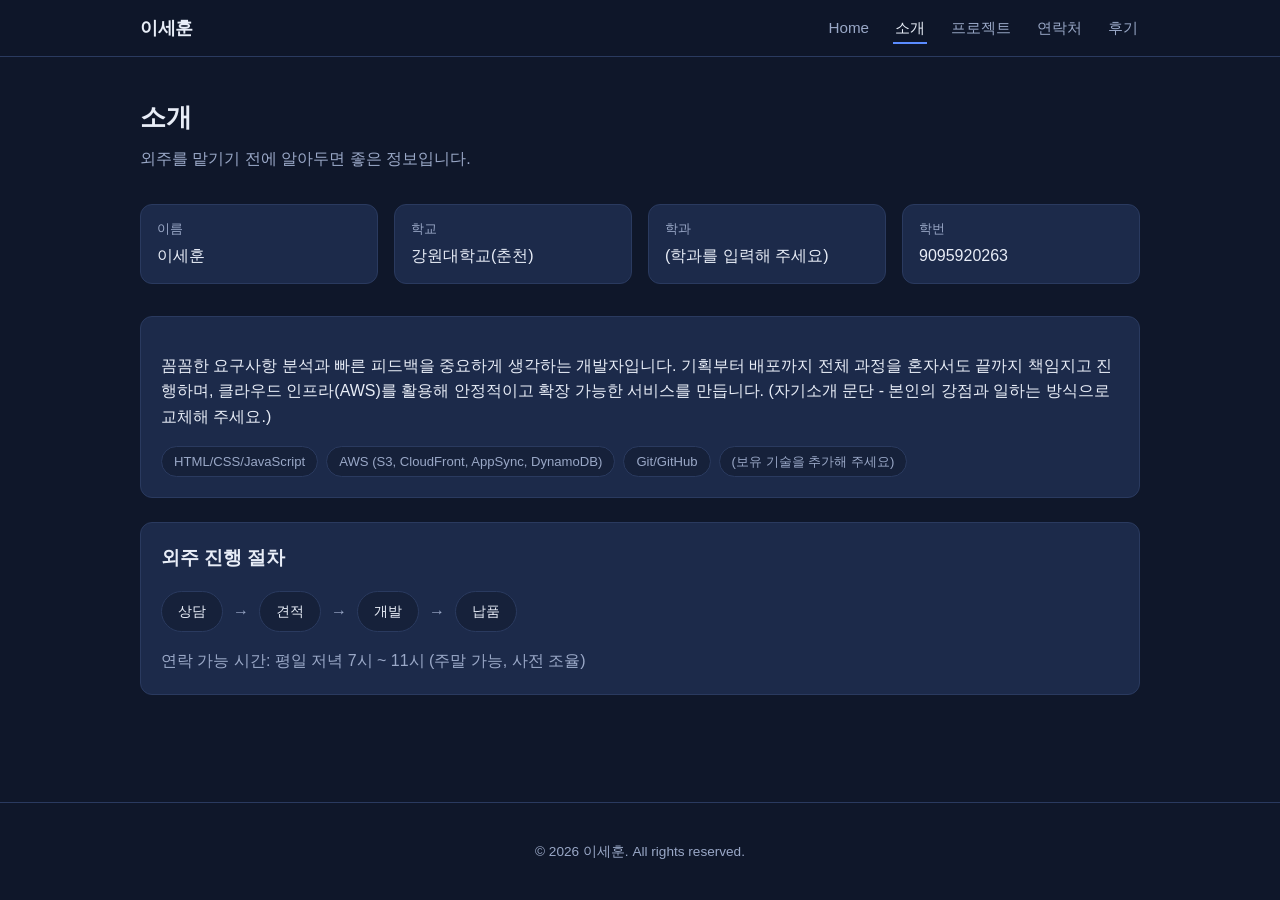
==== about.html @ 72b28b1b "Week 1: static self-introduction site (S01-S05) Implements the 5-page static frontend from the plan " ====
<!DOCTYPE html>
<html lang="ko">
<head>
  <meta charset="UTF-8" />
  <meta name="viewport" content="width=device-width, initial-scale=1.0" />
  <title>소개 | 이세훈</title>
  <link rel="stylesheet" href="css/style.css" />
</head>
<body data-page="about">
  <header class="site-header">
    <div class="nav-wrap">
      <a href="index.html" class="brand">이세훈</a>
      <button class="nav-toggle" aria-label="메뉴 열기">☰</button>
      <ul class="nav-links">
        <li><a href="index.html" data-page="home">Home</a></li>
        <li><a href="about.html" data-page="about">소개</a></li>
        <li><a href="projects.html" data-page="projects">프로젝트</a></li>
        <li><a href="contact.html" data-page="contact">연락처</a></li>
        <li><a href="reviews.html" data-page="reviews">후기</a></li>
      </ul>
    </div>
  </header>

  <main>
    <h1 class="section-title">소개</h1>
    <p class="section-subtitle">외주를 맡기기 전에 알아두면 좋은 정보입니다.</p>

    <div class="about-grid">
      <div class="about-meta">
        <div><span>이름</span>이세훈</div>
        <div><span>학교</span>강원대학교(춘천)</div>
        <div><span>학과</span>(학과를 입력해 주세요)</div>
        <div><span>학번</span>9095920263</div>
      </div>

      <div class="card">
        <p>
          꼼꼼한 요구사항 분석과 빠른 피드백을 중요하게 생각하는 개발자입니다.
          기획부터 배포까지 전체 과정을 혼자서도 끝까지 책임지고 진행하며,
          클라우드 인프라(AWS)를 활용해 안정적이고 확장 가능한 서비스를 만듭니다.
          (자기소개 문단 - 본인의 강점과 일하는 방식으로 교체해 주세요.)
        </p>
        <div class="tag-list">
          <span class="tag">HTML/CSS/JavaScript</span>
          <span class="tag">AWS (S3, CloudFront, AppSync, DynamoDB)</span>
          <span class="tag">Git/GitHub</span>
          <span class="tag">(보유 기술을 추가해 주세요)</span>
        </div>
      </div>

      <div class="card">
        <h3 style="margin-top:0;">외주 진행 절차</h3>
        <div class="process-steps">
          <span class="process-step">상담</span>
          <span class="process-arrow">→</span>
          <span class="process-step">견적</span>
          <span class="process-arrow">→</span>
          <span class="process-step">개발</span>
          <span class="process-arrow">→</span>
          <span class="process-step">납품</span>
        </div>
        <p class="section-subtitle" style="margin-bottom:0;">연락 가능 시간: 평일 저녁 7시 ~ 11시 (주말 가능, 사전 조율)</p>
      </div>
    </div>
  </main>

  <footer class="site-footer">
    <p>&copy; 2026 이세훈. All rights reserved.</p>
  </footer>

  <script src="js/main.js"></script>
</body>
</html>
---- css/style.css ----
:root {
  --bg: #0f172a;
  --bg-elevated: #16213a;
  --surface: #1c2a4a;
  --border: #2a3a5f;
  --text: #e8edf7;
  --text-muted: #9aa8c7;
  --accent: #5b8cff;
  --accent-strong: #7aa2ff;
  --success: #3ddc97;
  --danger: #ff6b6b;
  --radius: 12px;
  --max-width: 1040px;
  font-size: 16px;
}

* {
  box-sizing: border-box;
}

html, body {
  margin: 0;
  padding: 0;
}

body {
  background: var(--bg);
  color: var(--text);
  font-family: "Segoe UI", "Pretendard", "Noto Sans KR", -apple-system, sans-serif;
  line-height: 1.6;
  min-height: 100vh;
  display: flex;
  flex-direction: column;
}

a {
  color: var(--accent-strong);
  text-decoration: none;
}

a:hover {
  text-decoration: underline;
}

img {
  max-width: 100%;
  display: block;
}

/* Header / Nav */
.site-header {
  position: sticky;
  top: 0;
  z-index: 50;
  background: rgba(15, 23, 42, 0.92);
  backdrop-filter: blur(6px);
  border-bottom: 1px solid var(--border);
}

.nav-wrap {
  max-width: var(--max-width);
  margin: 0 auto;
  display: flex;
  align-items: center;
  justify-content: space-between;
  padding: 14px 20px;
}

.brand {
  font-weight: 700;
  font-size: 1.1rem;
  color: var(--text);
  letter-spacing: -0.02em;
}

.brand:hover {
  text-decoration: none;
}

.nav-links {
  display: flex;
  gap: 22px;
  list-style: none;
  margin: 0;
  padding: 0;
}

.nav-links a {
  color: var(--text-muted);
  font-weight: 500;
  font-size: 0.95rem;
  padding: 6px 2px;
  border-bottom: 2px solid transparent;
}

.nav-links a:hover,
.nav-links a.active {
  color: var(--text);
  text-decoration: none;
  border-bottom-color: var(--accent);
}

.nav-toggle {
  display: none;
  background: none;
  border: 1px solid var(--border);
  color: var(--text);
  border-radius: 8px;
  padding: 6px 10px;
  font-size: 1rem;
  cursor: pointer;
}

/* Main content */
main {
  flex: 1;
  width: 100%;
  max-width: var(--max-width);
  margin: 0 auto;
  padding: 40px 20px 60px;
}

.section-title {
  font-size: 1.6rem;
  font-weight: 700;
  margin: 0 0 8px;
}

.section-subtitle {
  color: var(--text-muted);
  margin: 0 0 32px;
}

/* Footer */
.site-footer {
  border-top: 1px solid var(--border);
  padding: 24px 20px;
  text-align: center;
  color: var(--text-muted);
  font-size: 0.85rem;
}

/* Hero (Home) */
.hero {
  display: flex;
  align-items: center;
  gap: 36px;
  padding: 48px 0 24px;
  flex-wrap: wrap;
}

.hero-photo {
  width: 160px;
  height: 160px;
  border-radius: 50%;
  object-fit: cover;
  border: 3px solid var(--accent);
  background: var(--surface);
  flex-shrink: 0;
}

.hero-text h1 {
  margin: 0 0 8px;
  font-size: 2rem;
}

.hero-tagline {
  font-size: 1.1rem;
  color: var(--text-muted);
  margin: 0 0 16px;
}

.hero-skills {
  margin: 0 0 24px;
  color: var(--text-muted);
}

.btn-row {
  display: flex;
  gap: 12px;
  flex-wrap: wrap;
}

.btn {
  display: inline-block;
  padding: 10px 20px;
  border-radius: 999px;
  font-weight: 600;
  font-size: 0.95rem;
  cursor: pointer;
  border: 1px solid transparent;
  transition: transform 0.15s ease, opacity 0.15s ease;
}

.btn:hover {
  text-decoration: none;
  opacity: 0.9;
}

.btn-primary {
  background: var(--accent);
  color: #0b1120;
}

.btn-secondary {
  background: transparent;
  border-color: var(--border);
  color: var(--text);
}

.btn:disabled {
  opacity: 0.5;
  cursor: not-allowed;
}

/* Cards / tags */
.card {
  background: var(--surface);
  border: 1px solid var(--border);
  border-radius: var(--radius);
  padding: 20px;
}

.tag-list {
  display: flex;
  gap: 8px;
  flex-wrap: wrap;
  margin: 10px 0 0;
}

.tag {
  background: var(--bg-elevated);
  border: 1px solid var(--border);
  border-radius: 999px;
  padding: 4px 12px;
  font-size: 0.82rem;
  color: var(--text-muted);
}

/* About page */
.about-grid {
  display: grid;
  gap: 24px;
}

.about-meta {
  display: grid;
  grid-template-columns: repeat(auto-fit, minmax(160px, 1fr));
  gap: 16px;
  margin-bottom: 8px;
}

.about-meta div {
  background: var(--surface);
  border: 1px solid var(--border);
  border-radius: var(--radius);
  padding: 14px 16px;
}

.about-meta span {
  display: block;
  color: var(--text-muted);
  font-size: 0.8rem;
  margin-bottom: 4px;
}

.process-steps {
  display: flex;
  gap: 10px;
  flex-wrap: wrap;
  align-items: center;
  margin: 16px 0;
}

.process-step {
  background: var(--bg-elevated);
  border: 1px solid var(--border);
  border-radius: 999px;
  padding: 8px 16px;
  font-size: 0.9rem;
}

.process-arrow {
  color: var(--text-muted);
}

/* Projects */
.project-grid {
  display: grid;
  grid-template-columns: repeat(auto-fit, minmax(260px, 1fr));
  gap: 20px;
}

.project-card {
  background: var(--surface);
  border: 1px solid var(--border);
  border-radius: var(--radius);
  overflow: hidden;
  display: flex;
  flex-direction: column;
}

.project-thumb {
  width: 100%;
  height: 150px;
  background: linear-gradient(135deg, var(--bg-elevated), var(--border));
  display: flex;
  align-items: center;
  justify-content: center;
  color: var(--text-muted);
  font-size: 0.85rem;
}

.project-body {
  padding: 16px 18px;
  display: flex;
  flex-direction: column;
  gap: 6px;
  flex: 1;
}

.project-body h3 {
  margin: 0;
  font-size: 1.05rem;
}

.project-period {
  color: var(--text-muted);
  font-size: 0.82rem;
}

.project-desc {
  color: var(--text-muted);
  font-size: 0.9rem;
  flex: 1;
}

.project-card .btn {
  align-self: flex-start;
  margin-top: 8px;
}

.empty-state {
  color: var(--text-muted);
  text-align: center;
  padding: 40px 0;
}

/* Modal */
.modal-overlay {
  position: fixed;
  inset: 0;
  background: rgba(5, 10, 20, 0.7);
  display: none;
  align-items: center;
  justify-content: center;
  padding: 20px;
  z-index: 100;
}

.modal-overlay.open {
  display: flex;
}

.modal-box {
  background: var(--bg-elevated);
  border: 1px solid var(--border);
  border-radius: var(--radius);
  max-width: 520px;
  width: 100%;
  padding: 28px;
  position: relative;
  max-height: 85vh;
  overflow-y: auto;
}

.modal-close {
  position: absolute;
  top: 14px;
  right: 16px;
  background: none;
  border: none;
  color: var(--text-muted);
  font-size: 1.3rem;
  cursor: pointer;
}

.modal-box h3 {
  margin: 0 0 4px;
}

.modal-field {
  margin: 14px 0;
}

.modal-field span {
  display: block;
  color: var(--text-muted);
  font-size: 0.8rem;
  margin-bottom: 2px;
}

/* Forms */
.form-card {
  background: var(--surface);
  border: 1px solid var(--border);
  border-radius: var(--radius);
  padding: 28px;
  max-width: 560px;
}

.form-row {
  margin-bottom: 18px;
}

.form-row label {
  display: block;
  font-weight: 600;
  font-size: 0.92rem;
  margin-bottom: 6px;
}

.form-row input,
.form-row select,
.form-row textarea {
  width: 100%;
  padding: 10px 12px;
  background: var(--bg-elevated);
  border: 1px solid var(--border);
  border-radius: 8px;
  color: var(--text);
  font-size: 0.95rem;
  font-family: inherit;
}

.form-row input:focus,
.form-row select:focus,
.form-row textarea:focus {
  outline: none;
  border-color: var(--accent);
}

.form-error {
  color: var(--danger);
  font-size: 0.82rem;
  margin-top: 4px;
  display: none;
}

.form-row.invalid .form-error {
  display: block;
}

.form-row.invalid input,
.form-row.invalid textarea,
.form-row.invalid select {
  border-color: var(--danger);
}

.form-hint {
  color: var(--text-muted);
  font-size: 0.8rem;
  margin-top: 4px;
}

.form-message {
  margin-top: 16px;
  padding: 12px 14px;
  border-radius: 8px;
  font-size: 0.9rem;
  display: none;
}

.form-message.show {
  display: block;
}

.form-message.success {
  background: rgba(61, 220, 151, 0.12);
  color: var(--success);
  border: 1px solid rgba(61, 220, 151, 0.3);
}

.form-message.error {
  background: rgba(255, 107, 107, 0.12);
  color: var(--danger);
  border: 1px solid rgba(255, 107, 107, 0.3);
}

.contact-links {
  display: flex;
  gap: 16px;
  margin-bottom: 28px;
  flex-wrap: wrap;
}

.contact-links a {
  display: inline-flex;
  align-items: center;
  gap: 6px;
  color: var(--text);
  background: var(--surface);
  border: 1px solid var(--border);
  border-radius: 999px;
  padding: 8px 16px;
  font-size: 0.9rem;
}

.contact-links a:hover {
  text-decoration: none;
  border-color: var(--accent);
}

/* Reviews */
.review-list {
  display: flex;
  flex-direction: column;
  gap: 14px;
  margin: 28px 0;
}

.review-item {
  background: var(--surface);
  border: 1px solid var(--border);
  border-radius: var(--radius);
  padding: 16px 18px;
}

.review-item .review-head {
  display: flex;
  justify-content: space-between;
  align-items: baseline;
  margin-bottom: 6px;
}

.review-name {
  font-weight: 700;
}

.review-date {
  color: var(--text-muted);
  font-size: 0.8rem;
}

.review-message {
  color: var(--text);
  font-size: 0.95rem;
}

.load-more-wrap {
  text-align: center;
  margin: 12px 0 32px;
}

@media (max-width: 720px) {
  .nav-links {
    position: fixed;
    top: 58px;
    left: 0;
    right: 0;
    background: var(--bg-elevated);
    border-bottom: 1px solid var(--border);
    flex-direction: column;
    padding: 16px 20px;
    gap: 14px;
    display: none;
  }

  .nav-links.open {
    display: flex;
  }

  .nav-toggle {
    display: inline-block;
  }

  .hero {
    flex-direction: column;
    text-align: center;
  }

  .btn-row {
    justify-content: center;
  }
}
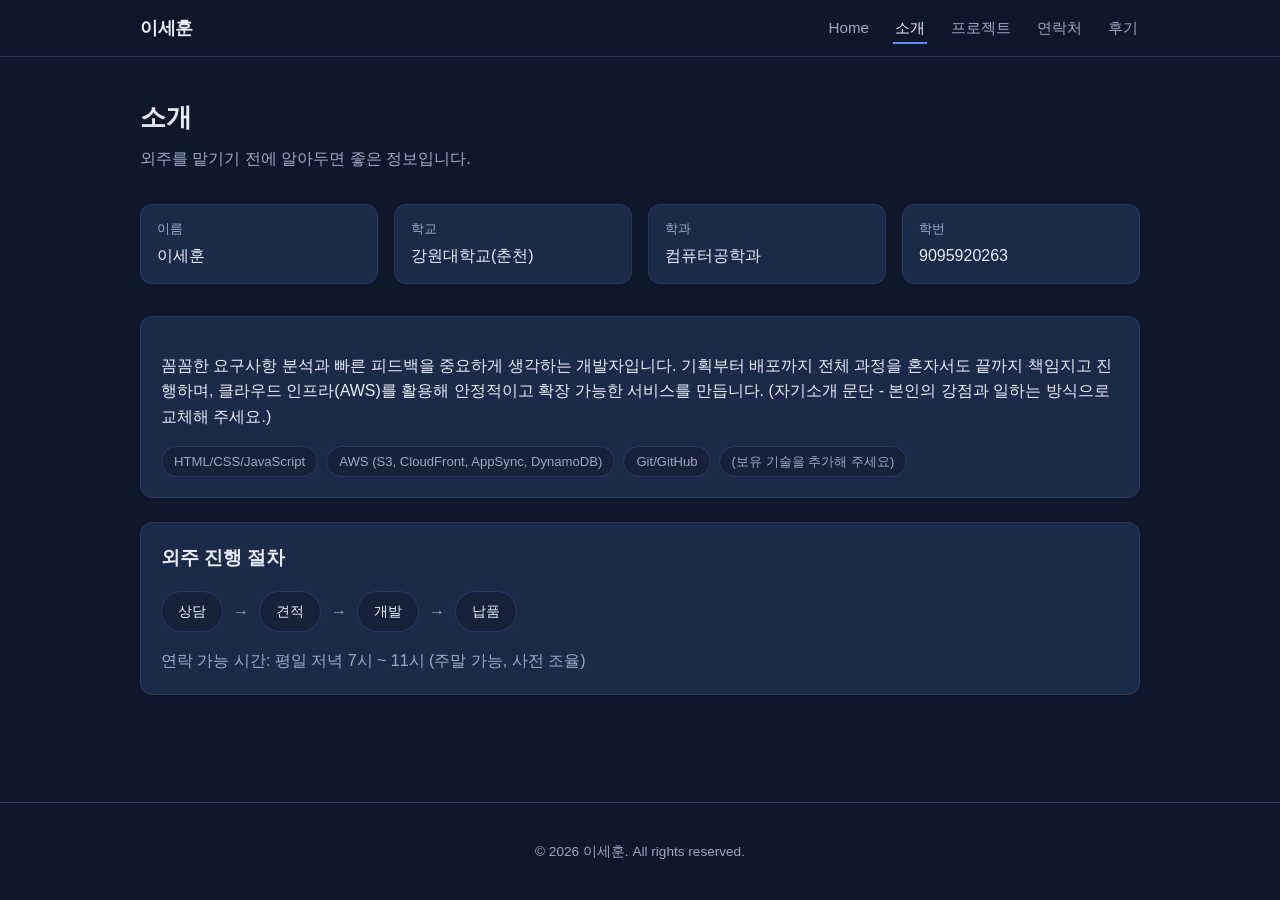
==== commit 27b3d86c: "Add AWS deployment info to README; fill in department Co-Authored-By: Claude Sonnet 5 <noreply@anthr" ====
--- a/about.html
+++ b/about.html
@@ -29,7 +29,7 @@
       <div class="about-meta">
         <div><span>이름</span>이세훈</div>
         <div><span>학교</span>강원대학교(춘천)</div>
-        <div><span>학과</span>(학과를 입력해 주세요)</div>
+        <div><span>학과</span>컴퓨터공학과</div>
         <div><span>학번</span>9095920263</div>
       </div>
 
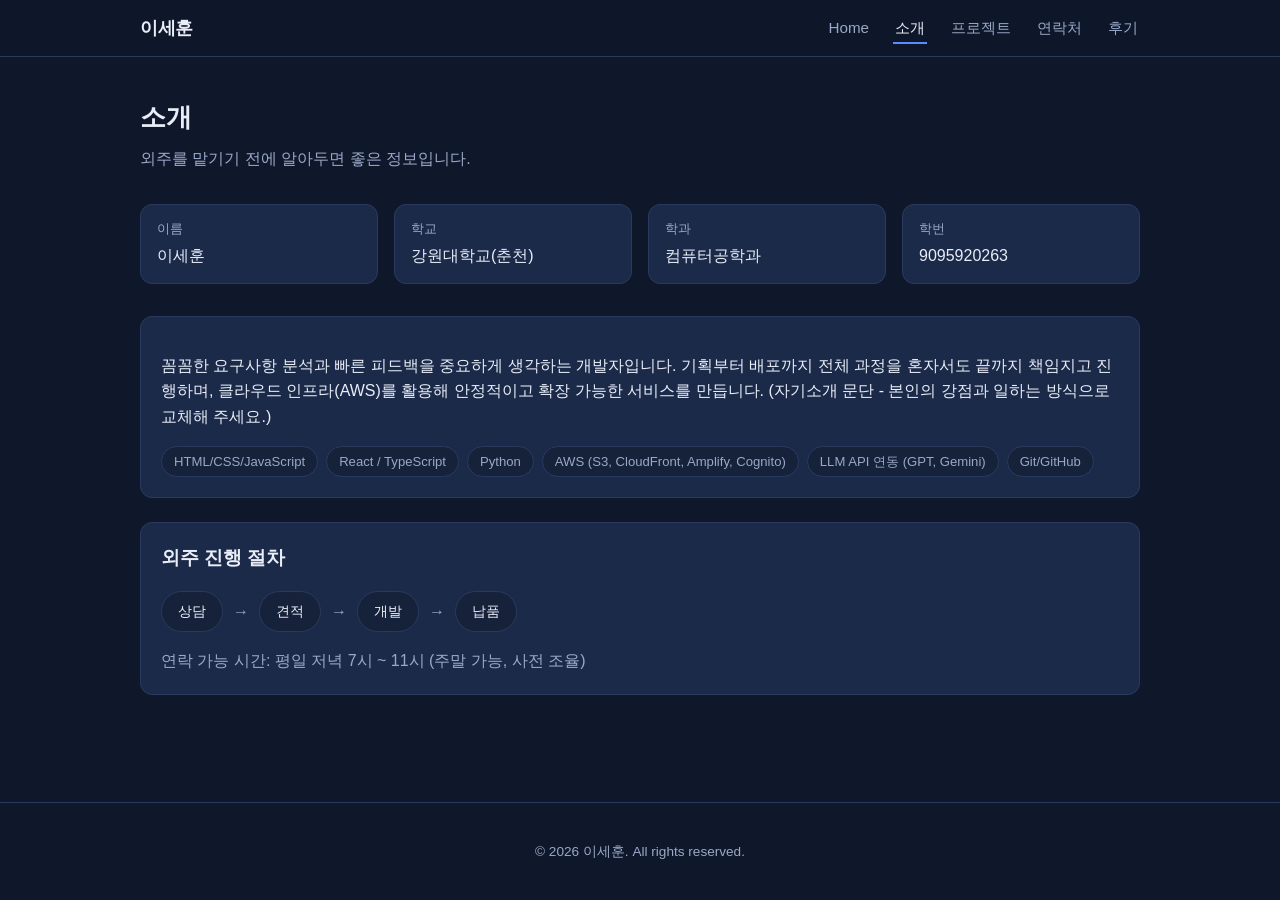
==== commit 01aee141: "Fill in skill tags on about page from actual project repos Co-Authored-By: Claude Sonnet 5 <noreply@" ====
--- a/about.html
+++ b/about.html
@@ -42,9 +42,11 @@
         </p>
         <div class="tag-list">
           <span class="tag">HTML/CSS/JavaScript</span>
-          <span class="tag">AWS (S3, CloudFront, AppSync, DynamoDB)</span>
+          <span class="tag">React / TypeScript</span>
+          <span class="tag">Python</span>
+          <span class="tag">AWS (S3, CloudFront, Amplify, Cognito)</span>
+          <span class="tag">LLM API 연동 (GPT, Gemini)</span>
           <span class="tag">Git/GitHub</span>
-          <span class="tag">(보유 기술을 추가해 주세요)</span>
         </div>
       </div>
 
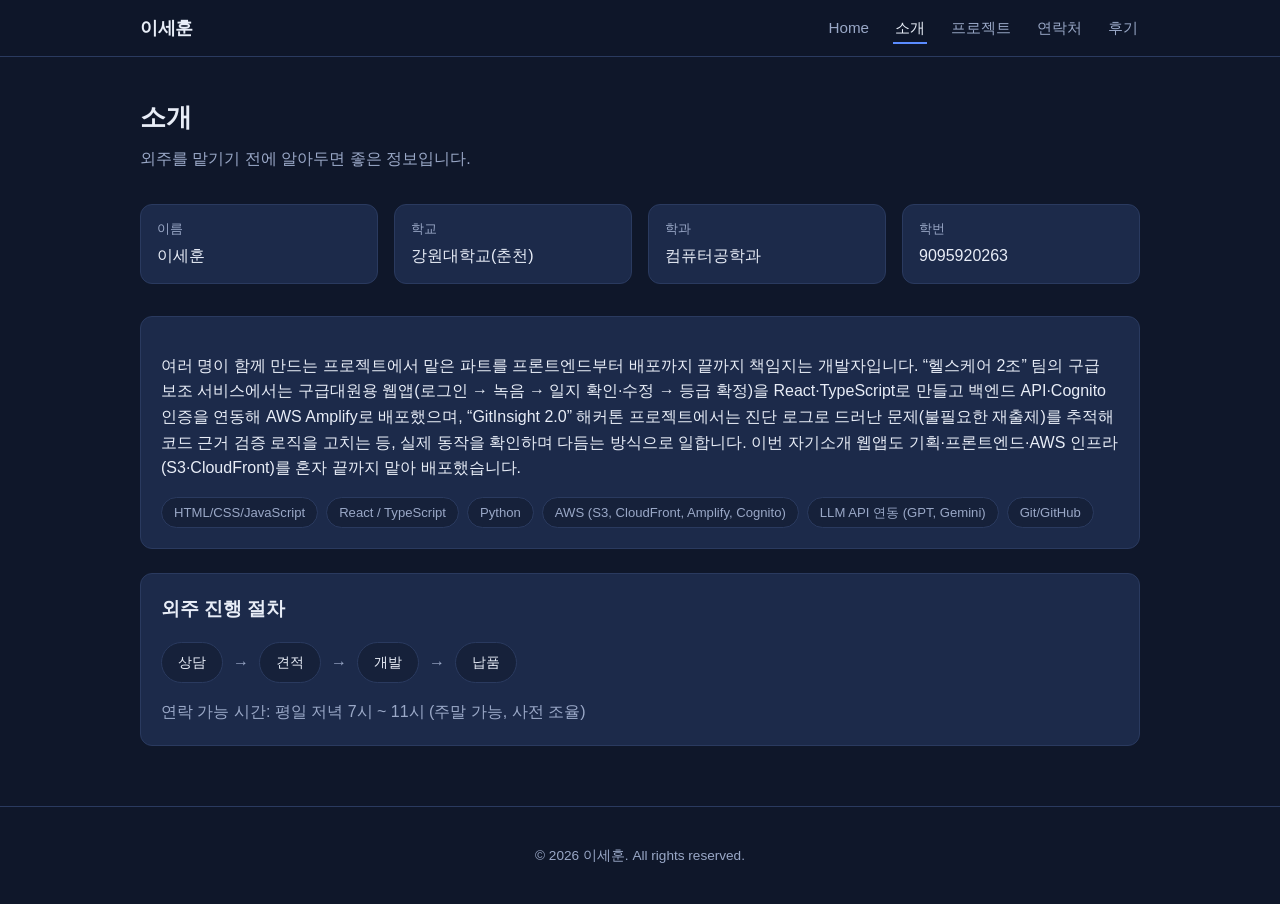
==== commit de64ae0f: "Write about-page bio grounded in actual project repos Co-Authored-By: Claude Sonnet 5 <noreply@anthr" ====
--- a/about.html
+++ b/about.html
@@ -35,10 +35,12 @@
 
       <div class="card">
         <p>
-          꼼꼼한 요구사항 분석과 빠른 피드백을 중요하게 생각하는 개발자입니다.
-          기획부터 배포까지 전체 과정을 혼자서도 끝까지 책임지고 진행하며,
-          클라우드 인프라(AWS)를 활용해 안정적이고 확장 가능한 서비스를 만듭니다.
-          (자기소개 문단 - 본인의 강점과 일하는 방식으로 교체해 주세요.)
+          여러 명이 함께 만드는 프로젝트에서 맡은 파트를 프론트엔드부터 배포까지 끝까지 책임지는 개발자입니다.
+          &ldquo;헬스케어 2조&rdquo; 팀의 구급 보조 서비스에서는 구급대원용 웹앱(로그인 → 녹음 → 일지 확인·수정 → 등급 확정)을
+          React·TypeScript로 만들고 백엔드 API·Cognito 인증을 연동해 AWS Amplify로 배포했으며,
+          &ldquo;GitInsight 2.0&rdquo; 해커톤 프로젝트에서는 진단 로그로 드러난 문제(불필요한 재출제)를 추적해
+          코드 근거 검증 로직을 고치는 등, 실제 동작을 확인하며 다듬는 방식으로 일합니다.
+          이번 자기소개 웹앱도 기획·프론트엔드·AWS 인프라(S3·CloudFront)를 혼자 끝까지 맡아 배포했습니다.
         </p>
         <div class="tag-list">
           <span class="tag">HTML/CSS/JavaScript</span>
